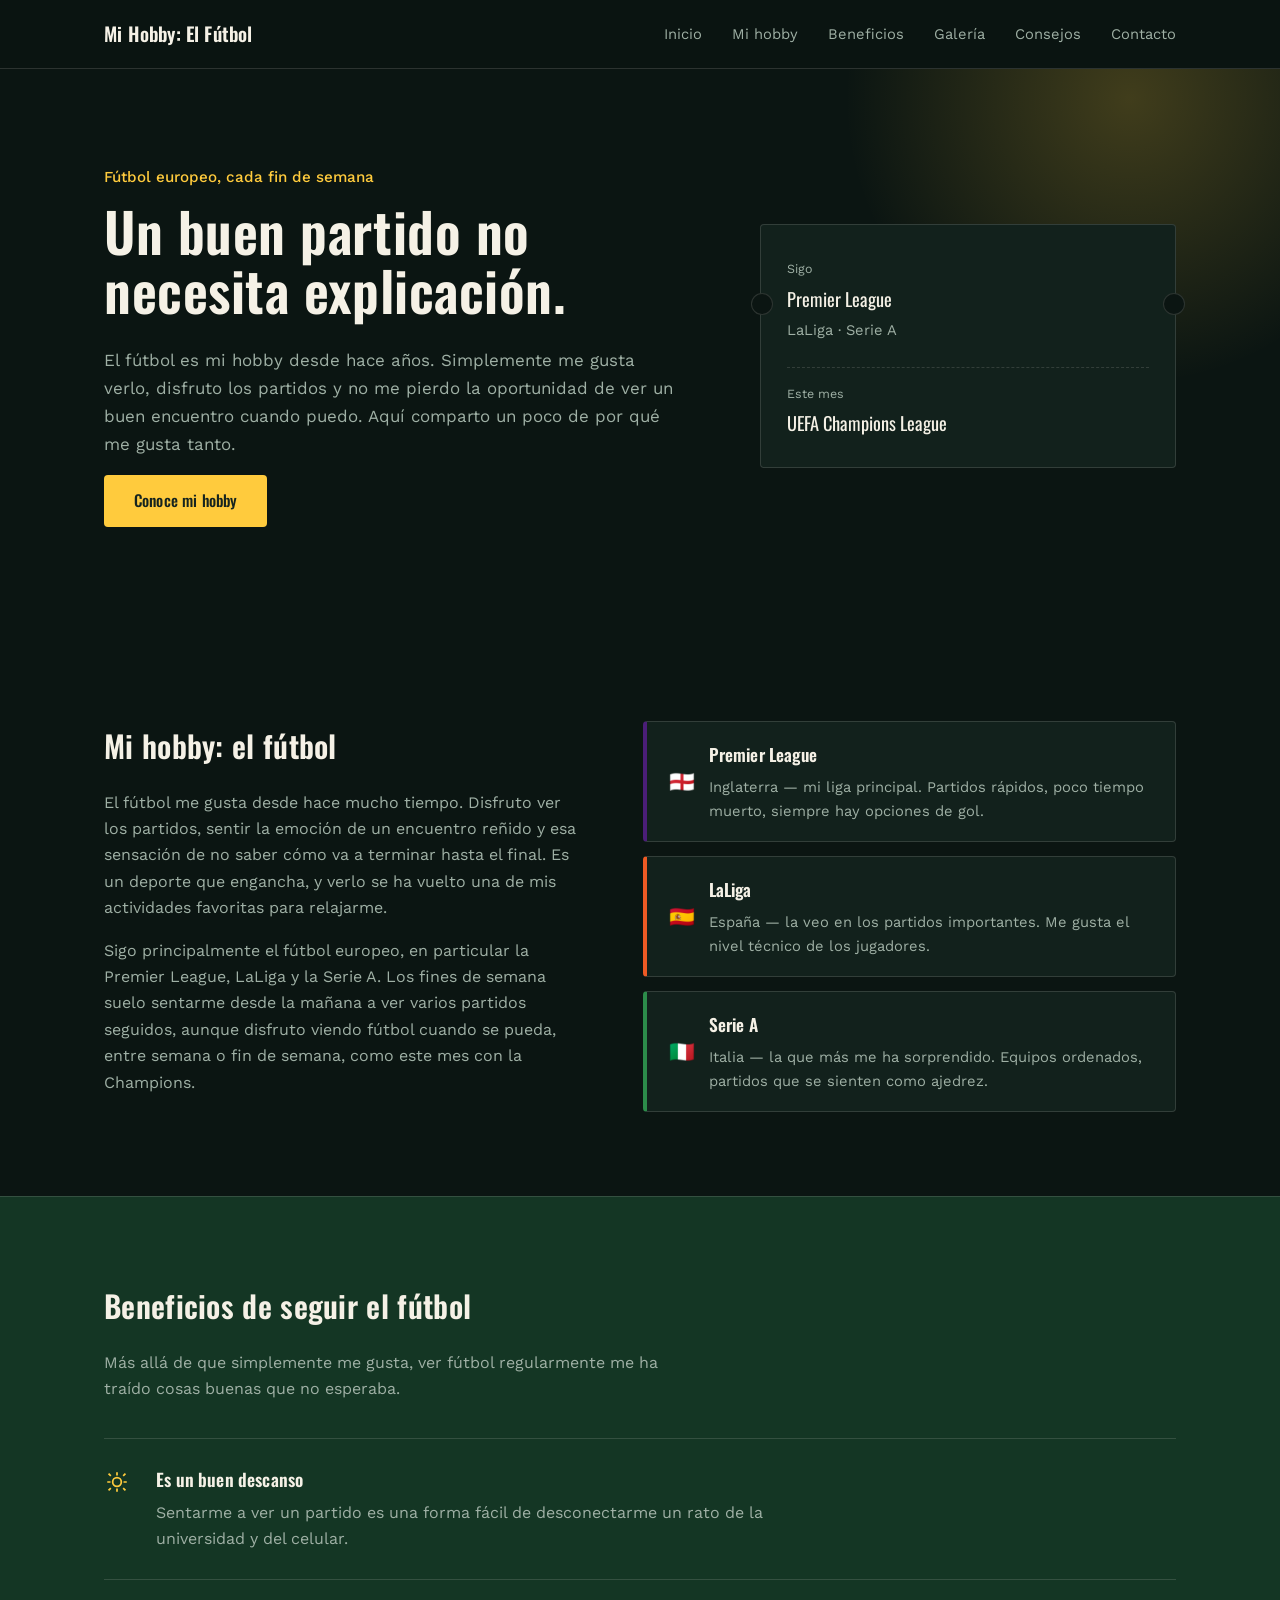
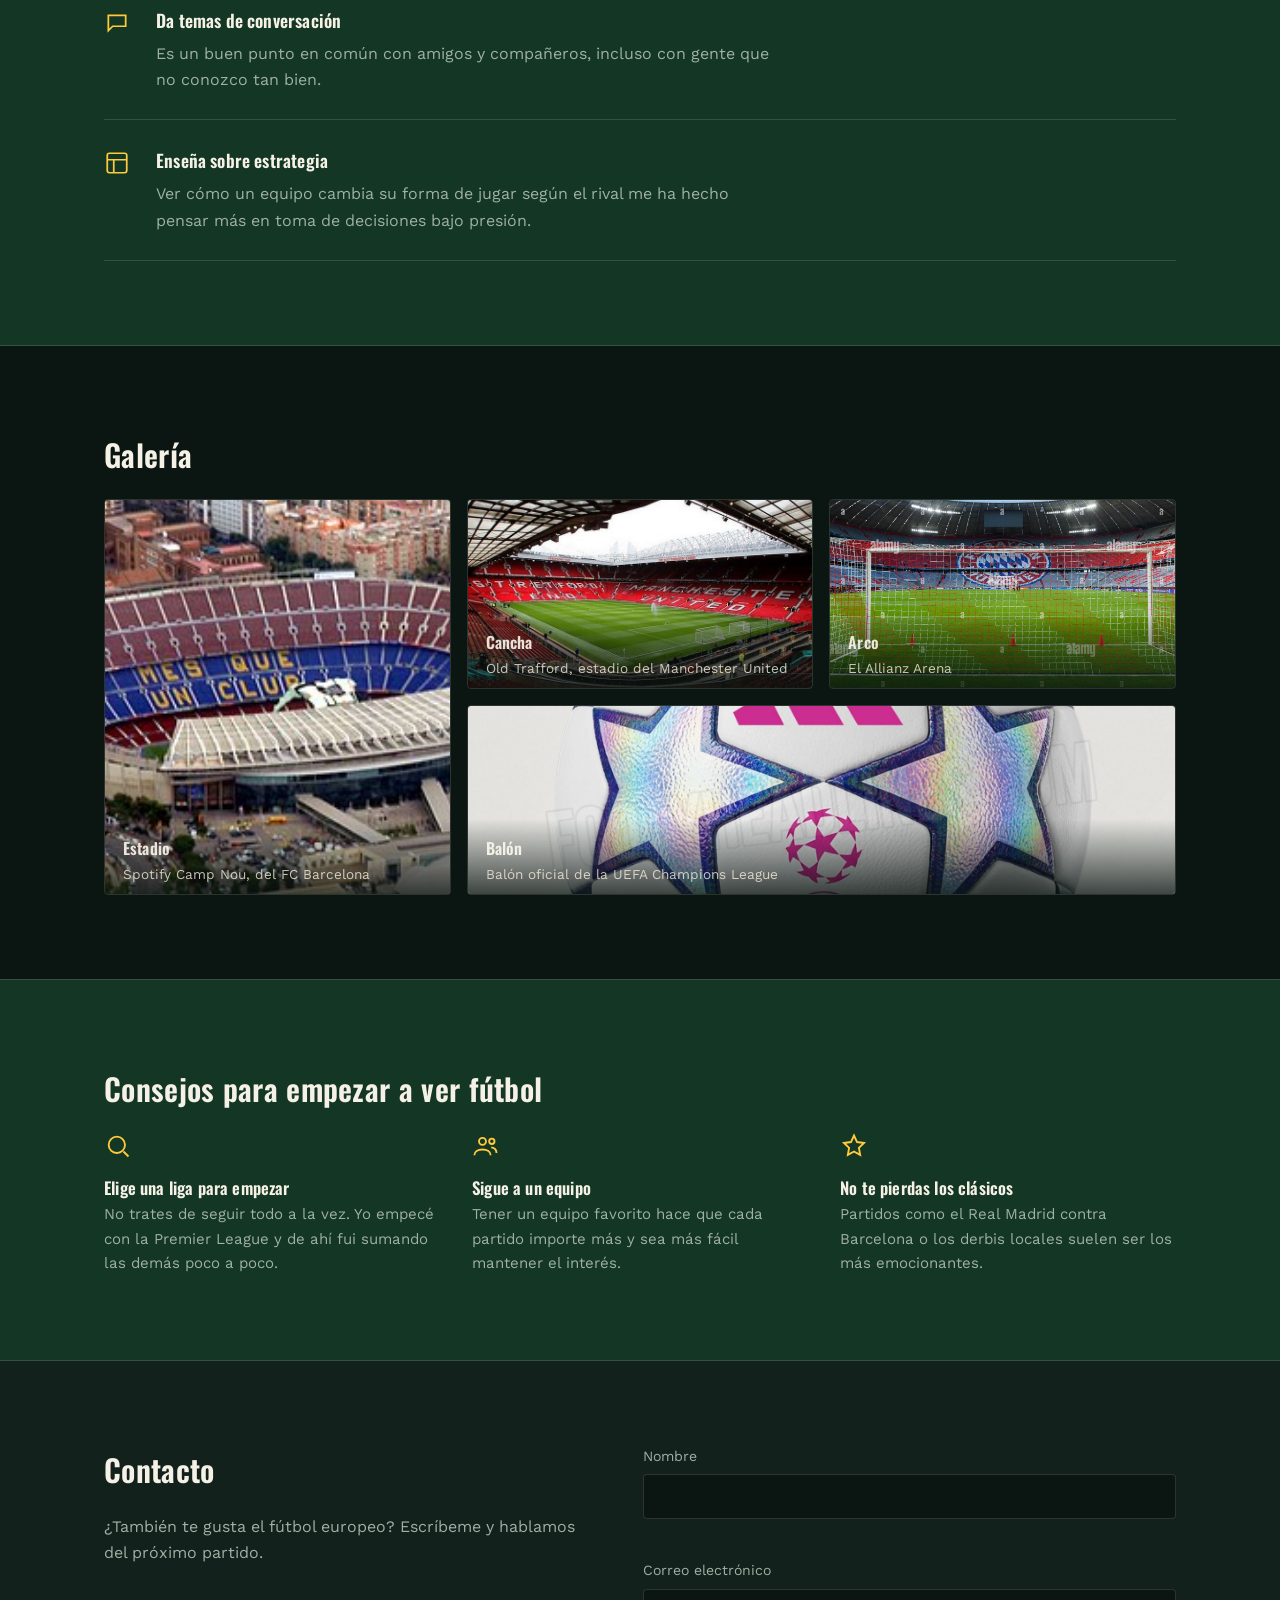
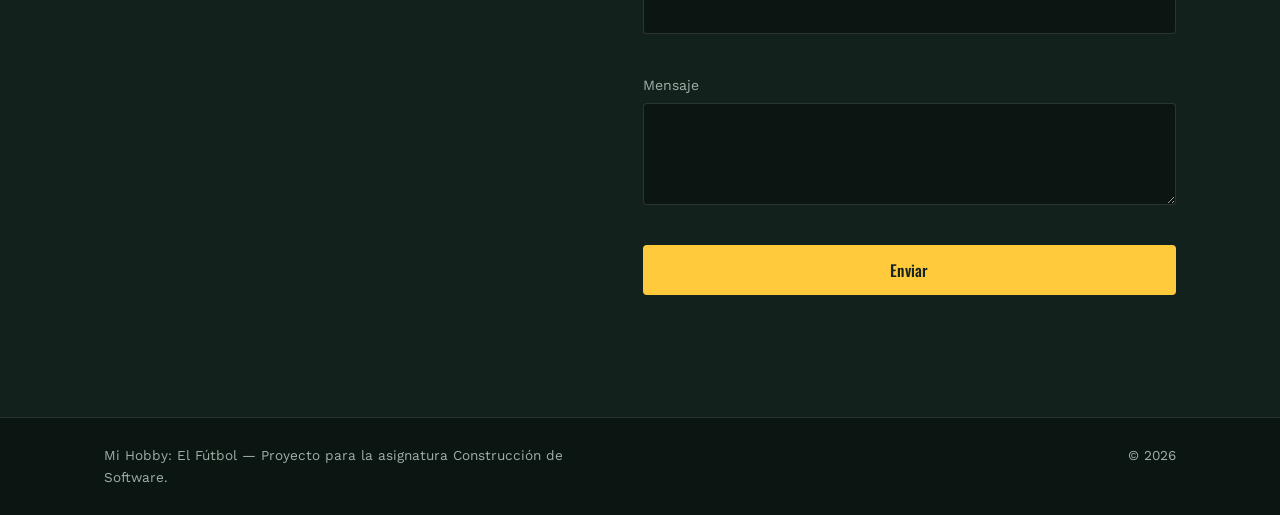
==== index (1).html @ 3d154620 "Add files via upload" ====
<!DOCTYPE html>
<html lang="es">
<head>
<meta charset="UTF-8">
<meta name="viewport" content="width=device-width, initial-scale=1.0">
<title>Mi Hobby: El Fútbol</title>
<meta name="description" content="Una página sobre mi pasión por el fútbol: información sobre el hobby, beneficios, galería, consejos y contacto.">
<link rel="preconnect" href="https://fonts.googleapis.com">
<link rel="preconnect" href="https://fonts.gstatic.com" crossorigin>
<link href="https://fonts.googleapis.com/css2?family=Oswald:wght@400;500;600;700&family=Work+Sans:wght@400;500;600&display=swap" rel="stylesheet">
<link rel="stylesheet" href="styles.css">
</head>
<body>

<header class="header">
  <div class="container header__inner">
    <a href="#inicio" class="logo">Mi Hobby: El Fútbol</a>
    <nav>
      <button class="nav-toggle" id="navToggle" aria-label="Abrir menú" aria-expanded="false">
        <span></span><span></span><span></span>
      </button>
      <ul class="nav-links" id="navLinks">
        <li><a href="#inicio">Inicio</a></li>
        <li><a href="#hobby">Mi hobby</a></li>
        <li><a href="#beneficios">Beneficios</a></li>
        <li><a href="#galeria">Galería</a></li>
        <li><a href="#consejos">Consejos</a></li>
        <li><a href="#contacto">Contacto</a></li>
      </ul>
    </nav>
  </div>
</header>

<main>

  <!-- 1. PÁGINA PRINCIPAL -->
  <section id="inicio" class="hero">
    <div class="hero__glow" aria-hidden="true"></div>
    <div class="container hero__inner">
      <div class="hero__content">
        <p class="hero__eyebrow">Fútbol europeo, cada fin de semana</p>
        <h1 class="hero__title">Un buen partido no<br>necesita explicación.</h1>
        <p class="hero__lead">El fútbol es mi hobby desde hace años. Simplemente me gusta verlo, disfruto los partidos y no me pierdo la oportunidad de ver un buen encuentro cuando puedo. Aquí comparto un poco de por qué me gusta tanto.</p>
        <a href="#hobby" class="btn">Conoce mi hobby</a>
      </div>
      <div class="hero__ticket" aria-hidden="true">
        <div class="ticket">
          <span class="ticket__label">Sigo</span>
          <span class="ticket__value">Premier League</span>
          <span class="ticket__value ticket__value--muted">LaLiga · Serie A</span>
          <div class="ticket__divider"></div>
          <span class="ticket__label">Este mes</span>
          <span class="ticket__value">UEFA Champions League</span>
        </div>
      </div>
    </div>
  </section>

  <!-- 2. INFORMACIÓN SOBRE EL HOBBY -->
  <section id="hobby" class="section">
    <div class="container section__grid">
      <div class="section__intro">
        <h2 class="section-title">Mi hobby: el fútbol</h2>
        <p>El fútbol me gusta desde hace mucho tiempo. Disfruto ver los partidos, sentir la emoción de un encuentro reñido y esa sensación de no saber cómo va a terminar hasta el final. Es un deporte que engancha, y verlo se ha vuelto una de mis actividades favoritas para relajarme.</p>
        <p>Sigo principalmente el fútbol europeo, en particular la Premier League, LaLiga y la Serie A. Los fines de semana suelo sentarme desde la mañana a ver varios partidos seguidos, aunque disfruto viendo fútbol cuando se pueda, entre semana o fin de semana, como este mes con la Champions.</p>
      </div>
      <div class="leagues">
        <article class="league-chip league-chip--pl">
          <span class="league-chip__flag">🏴󠁧󠁢󠁥󠁮󠁧󠁿</span>
          <h3>Premier League</h3>
          <p>Inglaterra — mi liga principal. Partidos rápidos, poco tiempo muerto, siempre hay opciones de gol.</p>
        </article>
        <article class="league-chip league-chip--laliga">
          <span class="league-chip__flag">🇪🇸</span>
          <h3>LaLiga</h3>
          <p>España — la veo en los partidos importantes. Me gusta el nivel técnico de los jugadores.</p>
        </article>
        <article class="league-chip league-chip--seriea">
          <span class="league-chip__flag">🇮🇹</span>
          <h3>Serie A</h3>
          <p>Italia — la que más me ha sorprendido. Equipos ordenados, partidos que se sienten como ajedrez.</p>
        </article>
      </div>
    </div>
  </section>

  <!-- 3. BENEFICIOS -->
  <section id="beneficios" class="section section--turf">
    <div class="container">
      <h2 class="section-title">Beneficios de seguir el fútbol</h2>
      <p class="section-lead">Más allá de que simplemente me gusta, ver fútbol regularmente me ha traído cosas buenas que no esperaba.</p>
      <div class="benefit-list">
        <div class="benefit-row">
          <svg viewBox="0 0 24 24" fill="none" stroke="currentColor" stroke-width="1.6"><path d="M12 3v3M12 18v3M4.2 4.2l2.1 2.1M17.7 17.7l2.1 2.1M3 12h3M18 12h3M4.2 19.8l2.1-2.1M17.7 6.3l2.1-2.1"/><circle cx="12" cy="12" r="4"/></svg>
          <div>
            <h3>Es un buen descanso</h3>
            <p>Sentarme a ver un partido es una forma fácil de desconectarme un rato de la universidad y del celular.</p>
          </div>
        </div>
        <div class="benefit-row">
          <svg viewBox="0 0 24 24" fill="none" stroke="currentColor" stroke-width="1.6"><path d="M4 5h16v10H8l-4 4V5z"/></svg>
          <div>
            <h3>Da temas de conversación</h3>
            <p>Es un buen punto en común con amigos y compañeros, incluso con gente que no conozco tan bien.</p>
          </div>
        </div>
        <div class="benefit-row">
          <svg viewBox="0 0 24 24" fill="none" stroke="currentColor" stroke-width="1.6"><rect x="3" y="3" width="18" height="18" rx="2"/><path d="M3 9h18M9 21V9"/></svg>
          <div>
            <h3>Enseña sobre estrategia</h3>
            <p>Ver cómo un equipo cambia su forma de jugar según el rival me ha hecho pensar más en toma de decisiones bajo presión.</p>
          </div>
        </div>
      </div>
    </div>
  </section>

  <!-- 4. GALERÍA DE IMÁGENES -->
  <section id="galeria" class="section">
    <div class="container">
      <h2 class="section-title">Galería</h2>
      <div class="mosaic">
        <figure class="mosaic__item mosaic__item--tall">
          <img src="images/Estadio.jpg" alt="Estadio de fútbol">
          <figcaption><h3>Estadio</h3><p>Spotify Camp Nou, del FC Barcelona</p></figcaption>
        </figure>
        <figure class="mosaic__item">
          <img src="images/Cancha.jpg" alt="Cancha de fútbol">
          <figcaption><h3>Cancha</h3><p>Old Trafford, estadio del Manchester United</p></figcaption>
        </figure>
        <figure class="mosaic__item">
          <img src="images/Arco.jpg" alt="Arco de fútbol">
          <figcaption><h3>Arco</h3><p>El Allianz Arena</p></figcaption>
        </figure>
        <figure class="mosaic__item mosaic__item--wide">
          <img src="images/Balon.jpg" alt="Balón de fútbol">
          <figcaption><h3>Balón</h3><p>Balón oficial de la UEFA Champions League</p></figcaption>
        </figure>
      </div>
    </div>
  </section>

  <!-- 5. CONSEJOS -->
  <section id="consejos" class="section section--turf">
    <div class="container">
      <h2 class="section-title">Consejos para empezar a ver fútbol</h2>
      <div class="tips">
        <div class="tip">
          <svg viewBox="0 0 24 24" fill="none" stroke="currentColor" stroke-width="1.6"><circle cx="11" cy="11" r="7"/><path d="M21 21l-4.3-4.3"/></svg>
          <div>
            <h3>Elige una liga para empezar</h3>
            <p>No trates de seguir todo a la vez. Yo empecé con la Premier League y de ahí fui sumando las demás poco a poco.</p>
          </div>
        </div>
        <div class="tip">
          <svg viewBox="0 0 24 24" fill="none" stroke="currentColor" stroke-width="1.6"><circle cx="9" cy="8" r="3"/><path d="M2 20c0-3 3-5 7-5s7 2 7 5"/><circle cx="17" cy="8" r="2.3"/><path d="M16.5 13.2c2.6.4 4.5 2.1 4.5 4.8"/></svg>
          <div>
            <h3>Sigue a un equipo</h3>
            <p>Tener un equipo favorito hace que cada partido importe más y sea más fácil mantener el interés.</p>
          </div>
        </div>
        <div class="tip">
          <svg viewBox="0 0 24 24" fill="none" stroke="currentColor" stroke-width="1.6"><path d="M12 3l2.6 5.6 6 .8-4.4 4.2 1.1 6-5.3-2.9-5.3 2.9 1.1-6L3.4 9.4l6-.8L12 3z"/></svg>
          <div>
            <h3>No te pierdas los clásicos</h3>
            <p>Partidos como el Real Madrid contra Barcelona o los derbis locales suelen ser los más emocionantes.</p>
          </div>
        </div>
      </div>
    </div>
  </section>

  <!-- 6. FORMULARIO DE CONTACTO -->
  <section id="contacto" class="section section--contact">
    <div class="container section__grid section__grid--contact">
      <div class="section__intro">
        <h2 class="section-title">Contacto</h2>
        <p>¿También te gusta el fútbol europeo? Escríbeme y hablamos del próximo partido.</p>
      </div>
      <form id="contactForm" class="form" novalidate>
        <div class="form-group">
          <label for="nombre">Nombre</label>
          <input type="text" id="nombre" name="nombre" required minlength="2">
          <span class="error" id="error-nombre"></span>
        </div>
        <div class="form-group">
          <label for="correo">Correo electrónico</label>
          <input type="email" id="correo" name="correo" required>
          <span class="error" id="error-correo"></span>
        </div>
        <div class="form-group">
          <label for="mensaje">Mensaje</label>
          <textarea id="mensaje" name="mensaje" rows="4" required minlength="10"></textarea>
          <span class="error" id="error-mensaje"></span>
        </div>
        <button type="submit" class="btn">Enviar</button>
        <p class="form-status" id="formStatus"></p>
      </form>
    </div>
  </section>

</main>

<!-- 7. PIE DE PÁGINA -->
<footer class="footer">
  <div class="container footer__inner">
    <p>Mi Hobby: El Fútbol — Proyecto para la asignatura Construcción de Software.</p>
    <p>© <span id="year"></span></p>
  </div>
</footer>

<script src="script.js"></script>
</body>
</html>
---- styles.css ----
/* Mi Hobby: El Fútbol — estilos
   Identidad: noche de estadio, reflectores, césped y boleta de entrada. */

:root {
  --night: #0b1512;
  --panel: #12211c;
  --turf: #1a4530;
  --turf-deep: #143624;
  --chalk: #f5f1e6;
  --chalk-dim: #d8d2c2;
  --floodlight: #ffcb3d;
  --muted: #9fb0a5;
  --ink: #16241f;
  --line: rgba(245, 241, 230, 0.14);
  --radio: 4px;
  --transicion: 0.25s ease;
}

* {
  box-sizing: border-box;
}

html {
  scroll-behavior: smooth;
}

body {
  margin: 0;
  font-family: "Work Sans", "Segoe UI", Arial, sans-serif;
  color: var(--chalk);
  background-color: var(--night);
  line-height: 1.65;
}

h1, h2, h3 {
  font-family: "Oswald", "Segoe UI", Arial, sans-serif;
  font-weight: 600;
  letter-spacing: 0.01em;
  margin: 0;
}

p {
  margin: 0 0 1em;
  max-width: 62ch;
}

a {
  color: inherit;
}

.container {
  max-width: 1120px;
  margin: 0 auto;
  padding: 0 24px;
}

@media (prefers-reduced-motion: reduce) {
  html { scroll-behavior: auto; }
  * { animation-duration: 0.01ms !important; transition-duration: 0.01ms !important; }
}

/* ---------------- Header ---------------- */
.header {
  position: sticky;
  top: 0;
  z-index: 50;
  background: rgba(11, 21, 18, 0.92);
  backdrop-filter: blur(6px);
  border-bottom: 1px solid var(--line);
}

.header__inner {
  display: flex;
  align-items: center;
  justify-content: space-between;
  padding: 18px 24px;
}

.logo {
  font-family: "Oswald", sans-serif;
  font-size: 1.2rem;
  font-weight: 600;
  text-decoration: none;
  color: var(--chalk);
  letter-spacing: 0.01em;
}

.nav-links {
  list-style: none;
  display: flex;
  gap: 30px;
  margin: 0;
  padding: 0;
}

.nav-links a {
  text-decoration: none;
  font-size: 0.92rem;
  color: var(--muted);
  position: relative;
  padding-bottom: 4px;
  transition: color var(--transicion);
}

.nav-links a::after {
  content: "";
  position: absolute;
  left: 0;
  bottom: 0;
  height: 2px;
  width: 0;
  background: var(--floodlight);
  transition: width var(--transicion);
}

.nav-links a:hover {
  color: var(--chalk);
}

.nav-links a:hover::after {
  width: 100%;
}

.nav-toggle {
  display: none;
  flex-direction: column;
  justify-content: center;
  gap: 5px;
  background: none;
  border: none;
  cursor: pointer;
  padding: 6px;
}

.nav-toggle span {
  width: 22px;
  height: 2px;
  background: var(--chalk);
  display: block;
}

/* ---------------- Hero ---------------- */
.hero {
  position: relative;
  overflow: hidden;
  padding: 96px 0 110px;
}

.hero__glow {
  position: absolute;
  top: -280px;
  right: -160px;
  width: 620px;
  height: 620px;
  border-radius: 50%;
  background: radial-gradient(circle, rgba(255, 203, 61, 0.22), rgba(255, 203, 61, 0) 65%);
  pointer-events: none;
}

.hero__inner {
  position: relative;
  display: grid;
  grid-template-columns: 1.3fr 0.9fr;
  gap: 56px;
  align-items: center;
}

.hero__eyebrow {
  color: var(--floodlight);
  font-size: 0.95rem;
  font-weight: 500;
  margin-bottom: 0.8em;
}

.hero__title {
  font-size: clamp(2.3rem, 4.6vw, 3.4rem);
  line-height: 1.08;
  margin-bottom: 0.5em;
}

.hero__lead {
  color: var(--muted);
  font-size: 1.06rem;
  max-width: 52ch;
}

/* Boleta de entrada */
.ticket {
  background: var(--panel);
  border: 1px solid var(--line);
  border-radius: var(--radio);
  padding: 28px 26px;
  display: flex;
  flex-direction: column;
  gap: 4px;
  position: relative;
}

.ticket::before,
.ticket::after {
  content: "";
  position: absolute;
  left: -10px;
  width: 20px;
  height: 20px;
  border-radius: 50%;
  background: var(--night);
  border: 1px solid var(--line);
}

.ticket::before { top: 68px; }
.ticket::after { top: 68px; left: auto; right: -10px; }

.ticket__label {
  color: var(--muted);
  font-size: 0.78rem;
  text-transform: none;
  margin-top: 6px;
}

.ticket__value {
  font-family: "Oswald", sans-serif;
  font-size: 1.15rem;
  color: var(--chalk);
}

.ticket__value--muted {
  font-family: "Work Sans", sans-serif;
  font-size: 0.92rem;
  color: var(--muted);
  margin-bottom: 4px;
}

.ticket__divider {
  border-top: 1px dashed var(--line);
  margin: 16px 0 6px;
}

/* ---------------- Botón ---------------- */
.btn {
  display: inline-block;
  background: var(--floodlight);
  color: var(--ink);
  padding: 13px 30px;
  border: none;
  border-radius: var(--radio);
  font-family: "Oswald", sans-serif;
  font-size: 0.98rem;
  font-weight: 500;
  letter-spacing: 0.01em;
  text-decoration: none;
  cursor: pointer;
  transition: transform var(--transicion), box-shadow var(--transicion);
}

.btn:hover {
  transform: translateY(-2px);
  box-shadow: 0 10px 24px rgba(255, 203, 61, 0.25);
}

/* ---------------- Secciones ---------------- */
.section {
  padding: 84px 0;
}

.section--turf {
  background: var(--turf-deep);
  border-top: 1px solid var(--line);
  border-bottom: 1px solid var(--line);
}

.section--contact {
  background: var(--panel);
}

.section-title {
  font-size: clamp(1.5rem, 2.6vw, 1.9rem);
  margin-bottom: 0.6em;
}

.section-lead {
  color: var(--muted);
  max-width: 60ch;
  margin-bottom: 2.2em;
}

.section__grid {
  display: grid;
  grid-template-columns: 0.95fr 1.05fr;
  gap: 56px;
  align-items: start;
}

.section__intro p {
  color: var(--muted);
}

/* ---------------- Fichas de ligas ---------------- */
.leagues {
  display: flex;
  flex-direction: column;
  gap: 14px;
}

.league-chip {
  background: var(--panel);
  border: 1px solid var(--line);
  border-left: 4px solid var(--floodlight);
  border-radius: var(--radio);
  padding: 18px 22px;
  display: grid;
  grid-template-columns: auto 1fr;
  column-gap: 14px;
  row-gap: 2px;
  align-items: baseline;
  transition: border-color var(--transicion), transform var(--transicion);
}

.league-chip:hover {
  transform: translateX(4px);
}

.league-chip__flag {
  font-size: 1.3rem;
  grid-row: 1 / 3;
  align-self: center;
}

.league-chip h3 {
  font-size: 1.08rem;
}

.league-chip p {
  grid-column: 2;
  color: var(--muted);
  font-size: 0.92rem;
  margin: 4px 0 0;
}

.league-chip--pl { border-left-color: #4b1e78; }
.league-chip--laliga { border-left-color: #ee5a24; }
.league-chip--seriea { border-left-color: #2c8c4a; }

/* ---------------- Beneficios (lista editorial) ---------------- */
.benefit-list {
  display: flex;
  flex-direction: column;
}

.benefit-row {
  display: grid;
  grid-template-columns: 32px 1fr;
  gap: 20px;
  padding: 26px 0;
  border-top: 1px solid var(--line);
  align-items: start;
}

.benefit-row:last-child {
  border-bottom: 1px solid var(--line);
}

.benefit-row svg {
  width: 26px;
  height: 26px;
  color: var(--floodlight);
  margin-top: 4px;
}

.benefit-row h3 {
  font-size: 1.1rem;
  margin-bottom: 6px;
}

.benefit-row p {
  color: var(--muted);
  margin: 0;
}

/* ---------------- Galería mosaico ---------------- */
.mosaic {
  display: grid;
  grid-template-columns: repeat(3, 1fr);
  grid-auto-rows: 190px;
  gap: 16px;
  margin-top: 8px;
}

.mosaic__item--tall {
  grid-row: span 2;
}

.mosaic__item--wide {
  grid-column: span 2;
}

.mosaic__item {
  position: relative;
  margin: 0;
  border-radius: var(--radio);
  overflow: hidden;
  border: 1px solid var(--line);
}

.mosaic__item img {
  width: 100%;
  height: 100%;
  object-fit: cover;
  display: block;
  transition: transform 0.5s ease;
}

.mosaic__item:hover img {
  transform: scale(1.06);
}

.mosaic__item figcaption {
  position: absolute;
  left: 0;
  right: 0;
  bottom: 0;
  padding: 16px 18px;
  background: linear-gradient(to top, rgba(11, 21, 18, 0.92), rgba(11, 21, 18, 0));
  transform: translateY(8px);
  opacity: 0.92;
  transition: transform var(--transicion), opacity var(--transicion);
}

.mosaic__item:hover figcaption {
  transform: translateY(0);
  opacity: 1;
}

.mosaic__item h3 {
  font-size: 1rem;
  margin-bottom: 2px;
}

.mosaic__item p {
  font-size: 0.85rem;
  color: var(--chalk-dim);
  margin: 0;
}

/* ---------------- Consejos ---------------- */
.tips {
  display: grid;
  grid-template-columns: repeat(3, 1fr);
  gap: 32px;
  margin-top: 8px;
}

.tip {
  display: flex;
  flex-direction: column;
  gap: 14px;
}

.tip svg {
  width: 28px;
  height: 28px;
  color: var(--floodlight);
}

.tip h3 {
  font-size: 1.05rem;
}

.tip p {
  color: var(--muted);
  font-size: 0.94rem;
  margin: 0;
}

/* ---------------- Formulario ---------------- */
.section__grid--contact {
  align-items: start;
}

.form {
  display: flex;
  flex-direction: column;
  gap: 18px;
}

.form-group {
  display: flex;
  flex-direction: column;
}

.form-group label {
  margin-bottom: 6px;
  font-size: 0.88rem;
  color: var(--muted);
}

.form-group input,
.form-group textarea {
  background: var(--night);
  border: 1px solid var(--line);
  border-radius: var(--radio);
  padding: 12px 14px;
  color: var(--chalk);
  font-family: inherit;
  font-size: 1rem;
  transition: border-color var(--transicion);
}

.form-group input:focus,
.form-group textarea:focus {
  outline: none;
  border-color: var(--floodlight);
}

.error {
  color: #e07a5f;
  font-size: 0.82rem;
  min-height: 18px;
  margin-top: 4px;
}

.form-status {
  margin-top: 4px;
  font-weight: 500;
  color: var(--muted);
}

.form-status.success {
  color: var(--floodlight);
}

/* ---------------- Footer ---------------- */
.footer {
  border-top: 1px solid var(--line);
  padding: 26px 0;
}

.footer__inner {
  display: flex;
  justify-content: space-between;
  flex-wrap: wrap;
  gap: 8px;
  font-size: 0.85rem;
  color: var(--muted);
}

.footer p {
  margin: 0;
}

/* ---------------- Responsive ---------------- */
@media (max-width: 900px) {
  .hero__inner,
  .section__grid {
    grid-template-columns: 1fr;
  }

  .hero__ticket {
    order: -1;
    max-width: 380px;
  }

  .mosaic {
    grid-template-columns: repeat(2, 1fr);
  }

  .tips {
    grid-template-columns: 1fr;
  }
}

@media (max-width: 640px) {
  .nav-toggle {
    display: flex;
  }

  .nav-links {
    position: absolute;
    top: 100%;
    left: 0;
    right: 0;
    flex-direction: column;
    background: var(--panel);
    border-bottom: 1px solid var(--line);
    padding: 18px 24px;
    gap: 16px;
    display: none;
  }

  .nav-links.show {
    display: flex;
  }

  .hero {
    padding: 64px 0 72px;
  }

  .section {
    padding: 60px 0;
  }

  .mosaic {
    grid-template-columns: 1fr;
    grid-auto-rows: 220px;
  }

  .mosaic__item--tall,
  .mosaic__item--wide {
    grid-column: span 1;
    grid-row: span 1;
  }
}
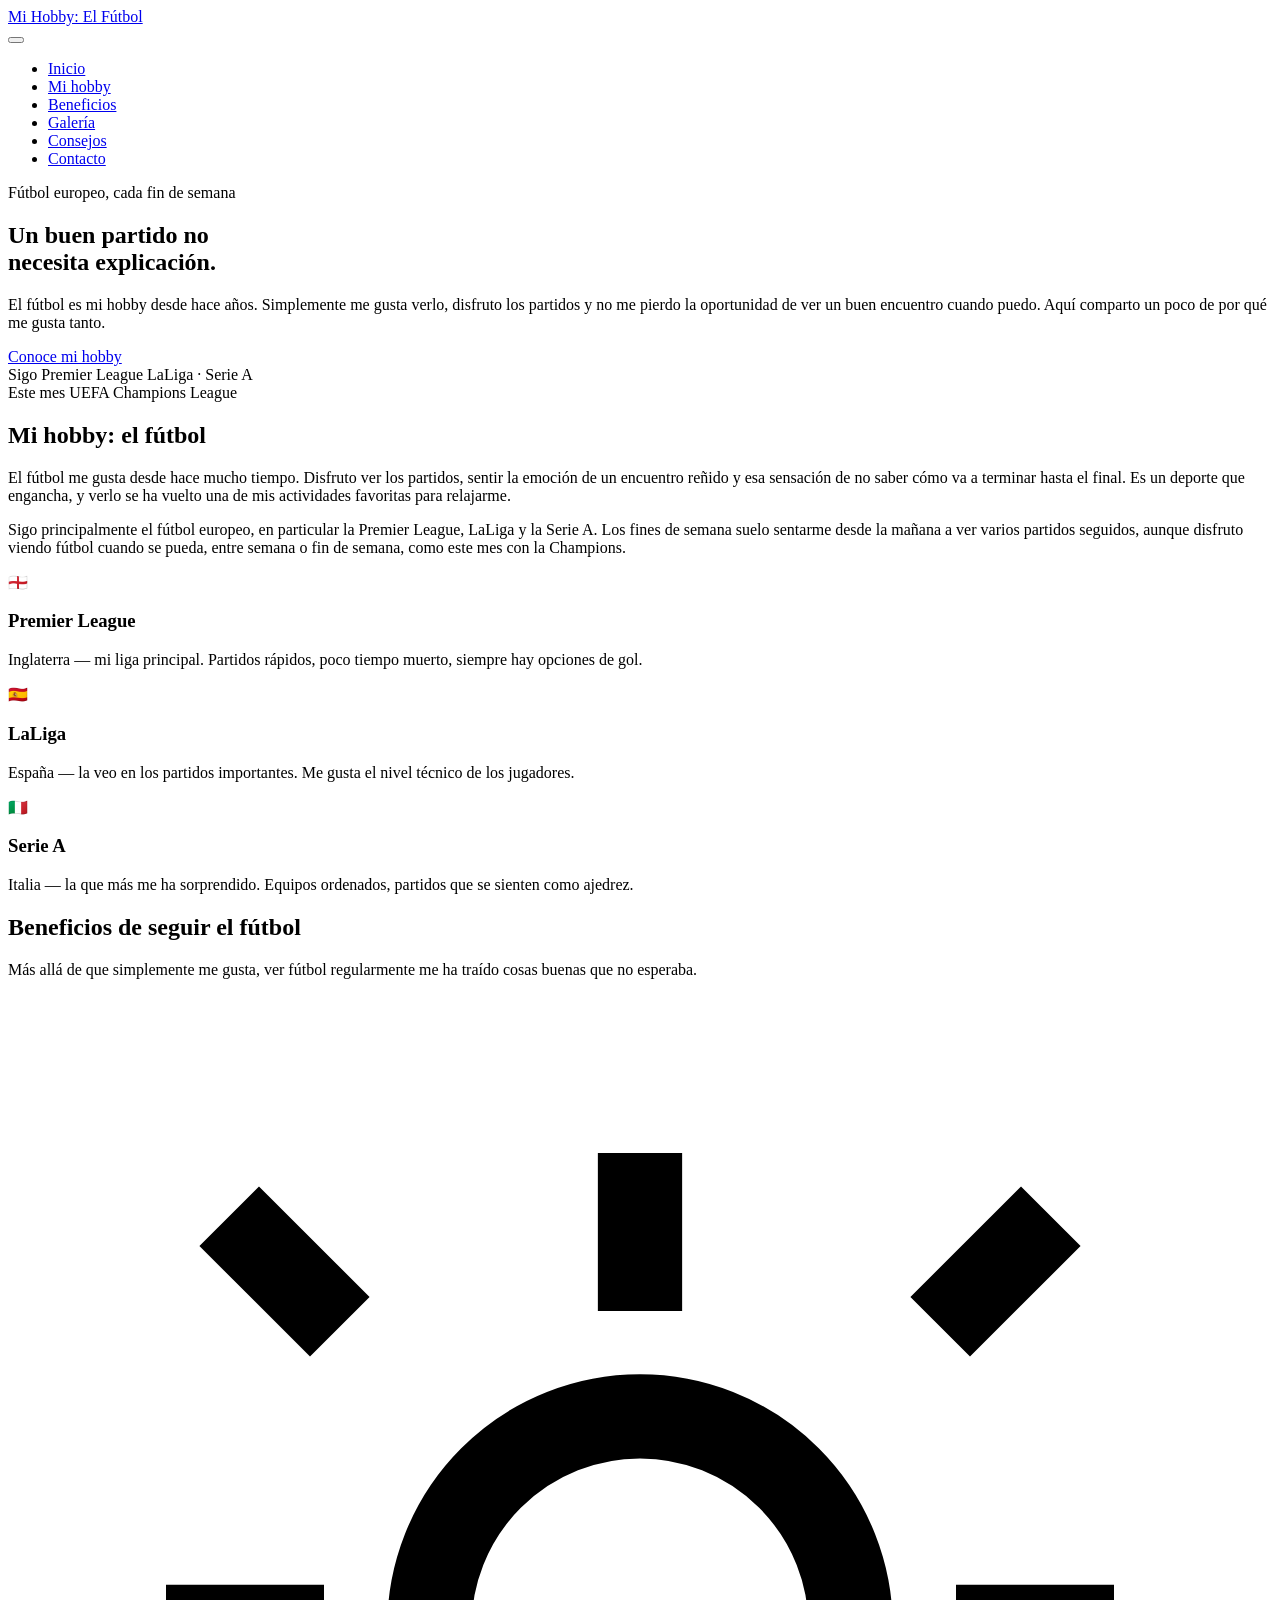
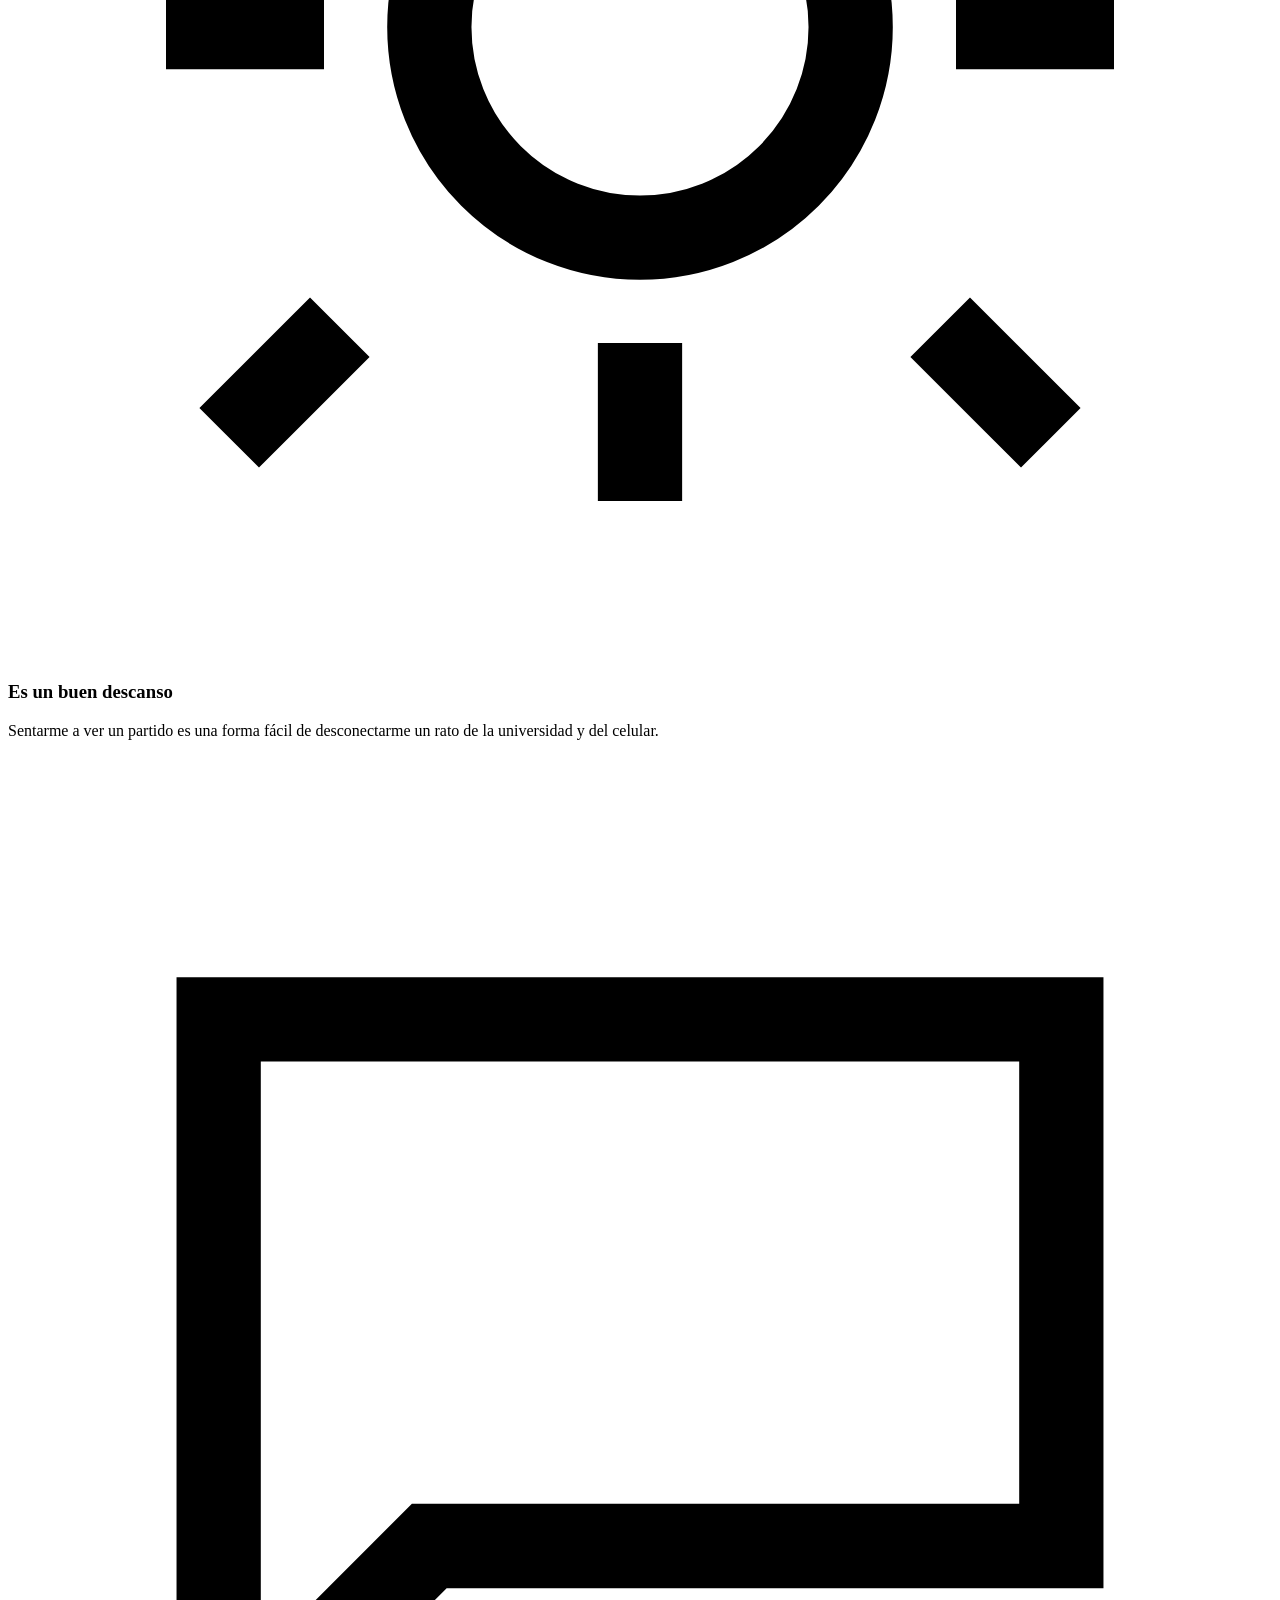
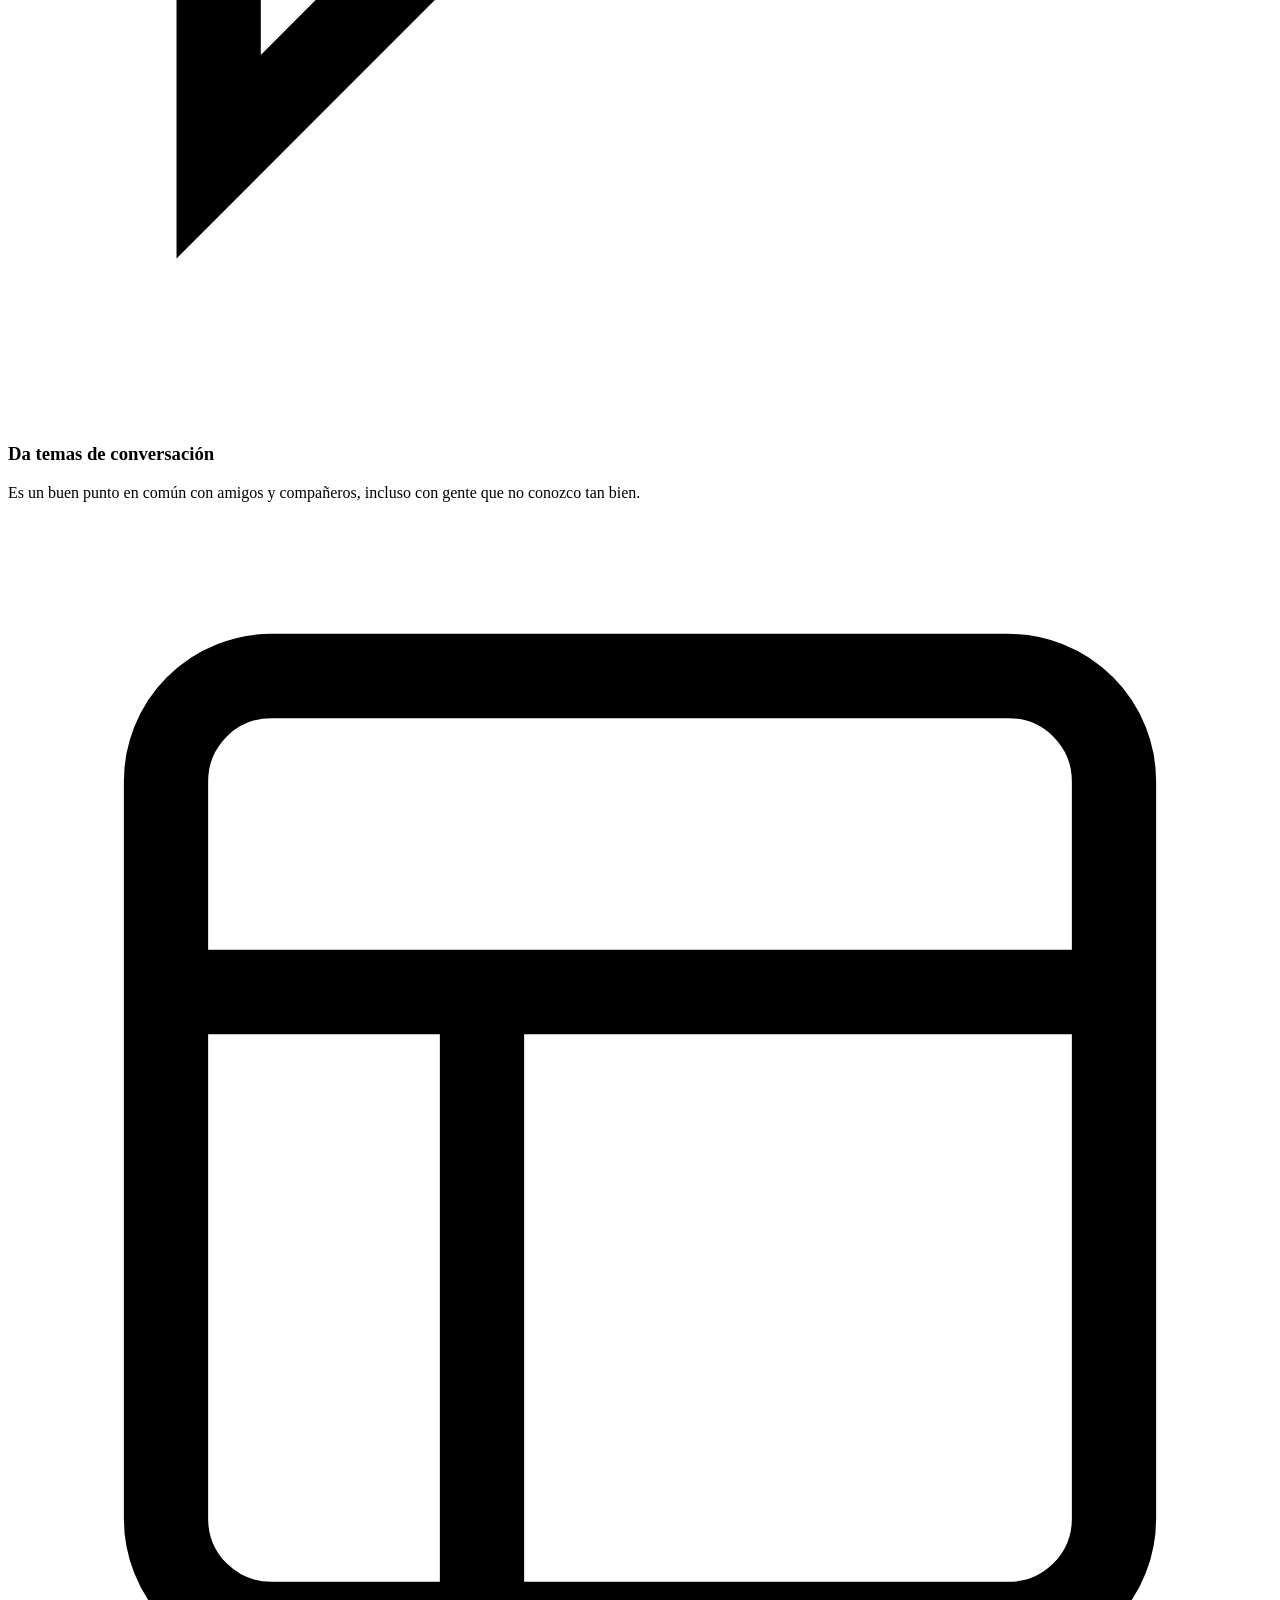
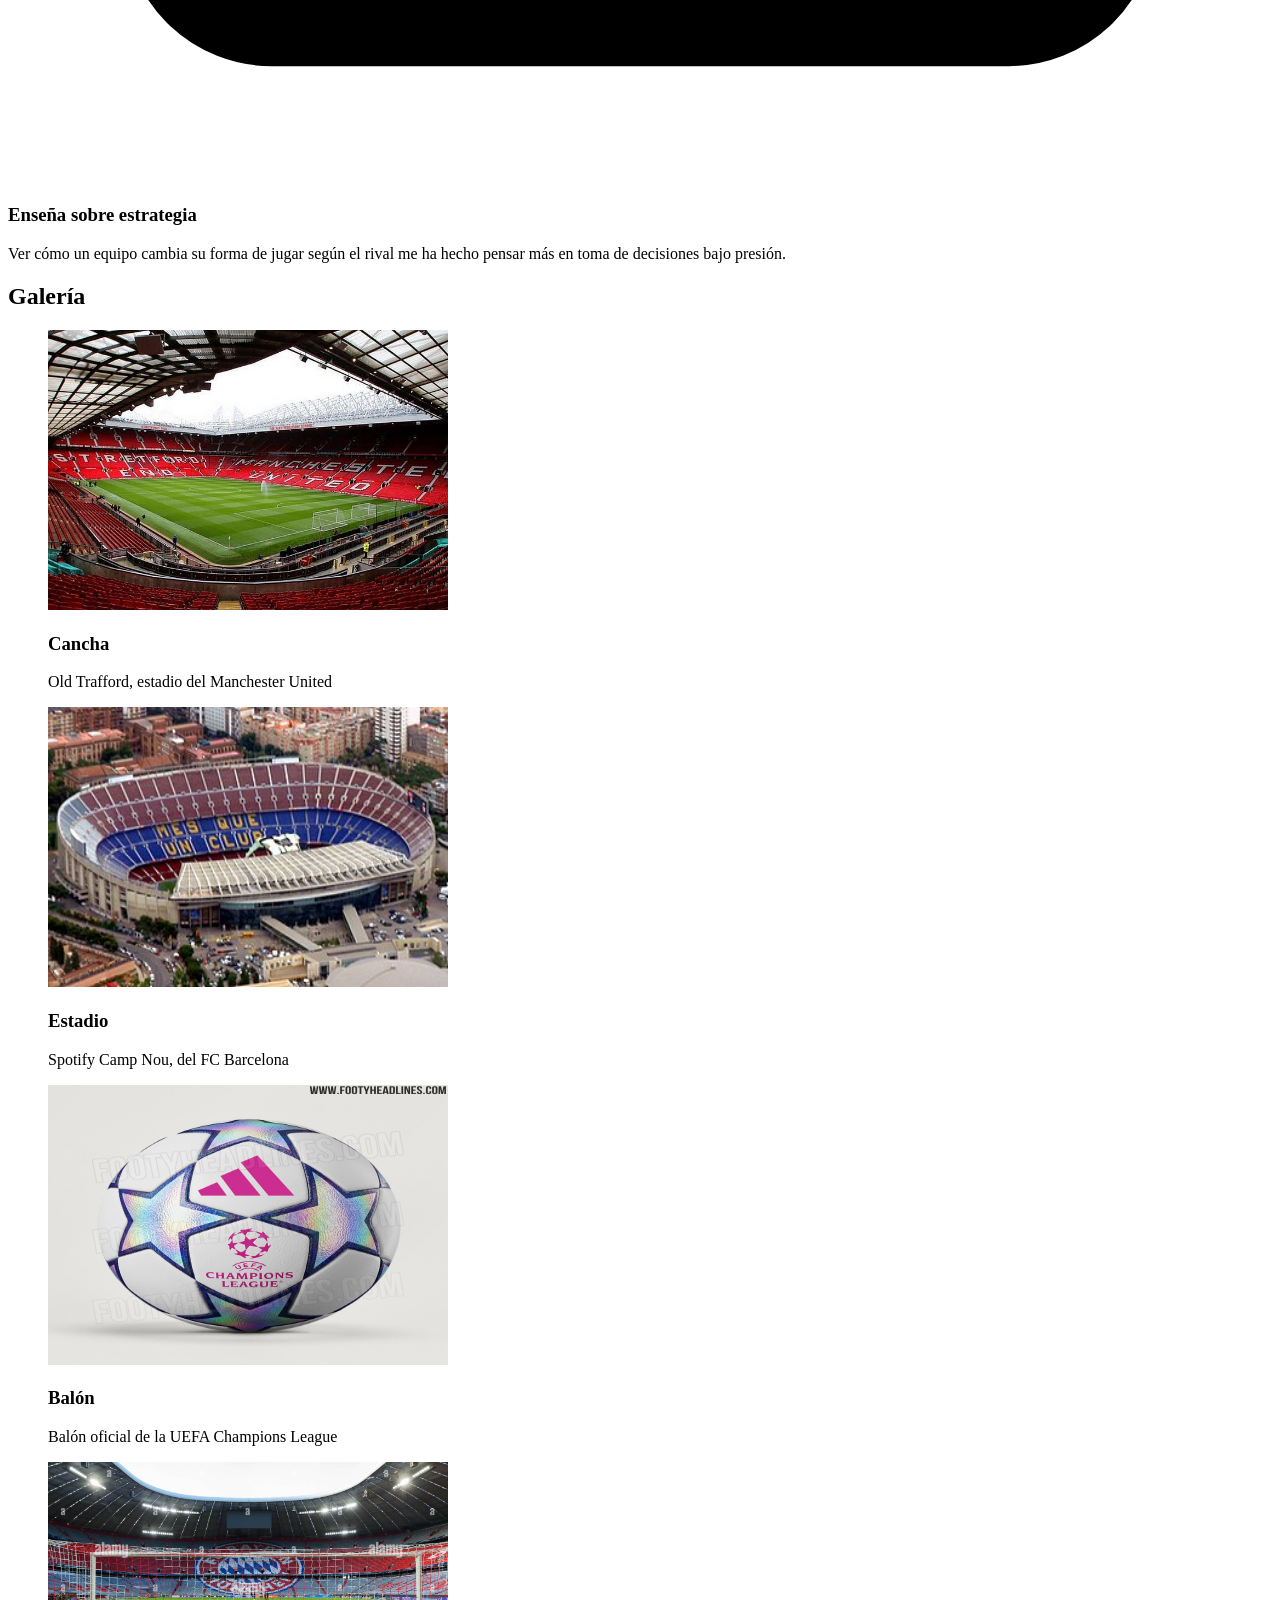
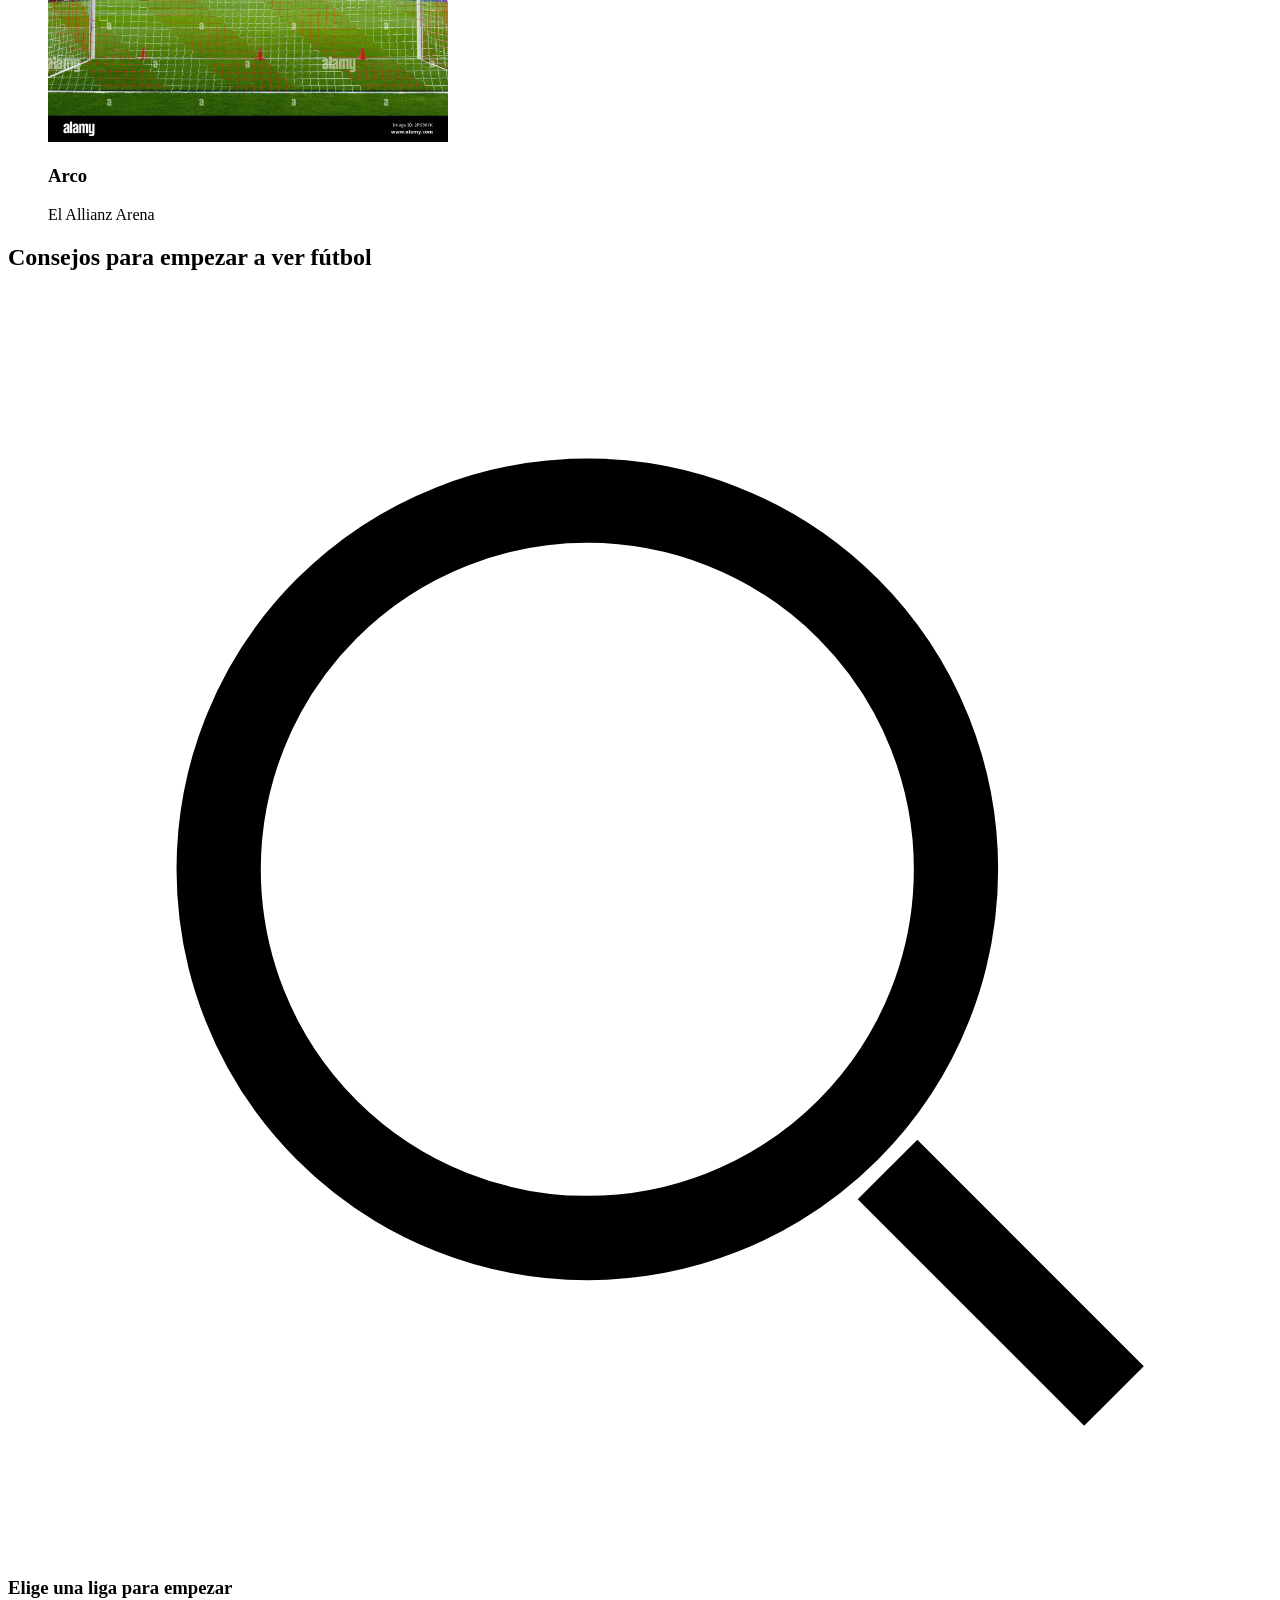
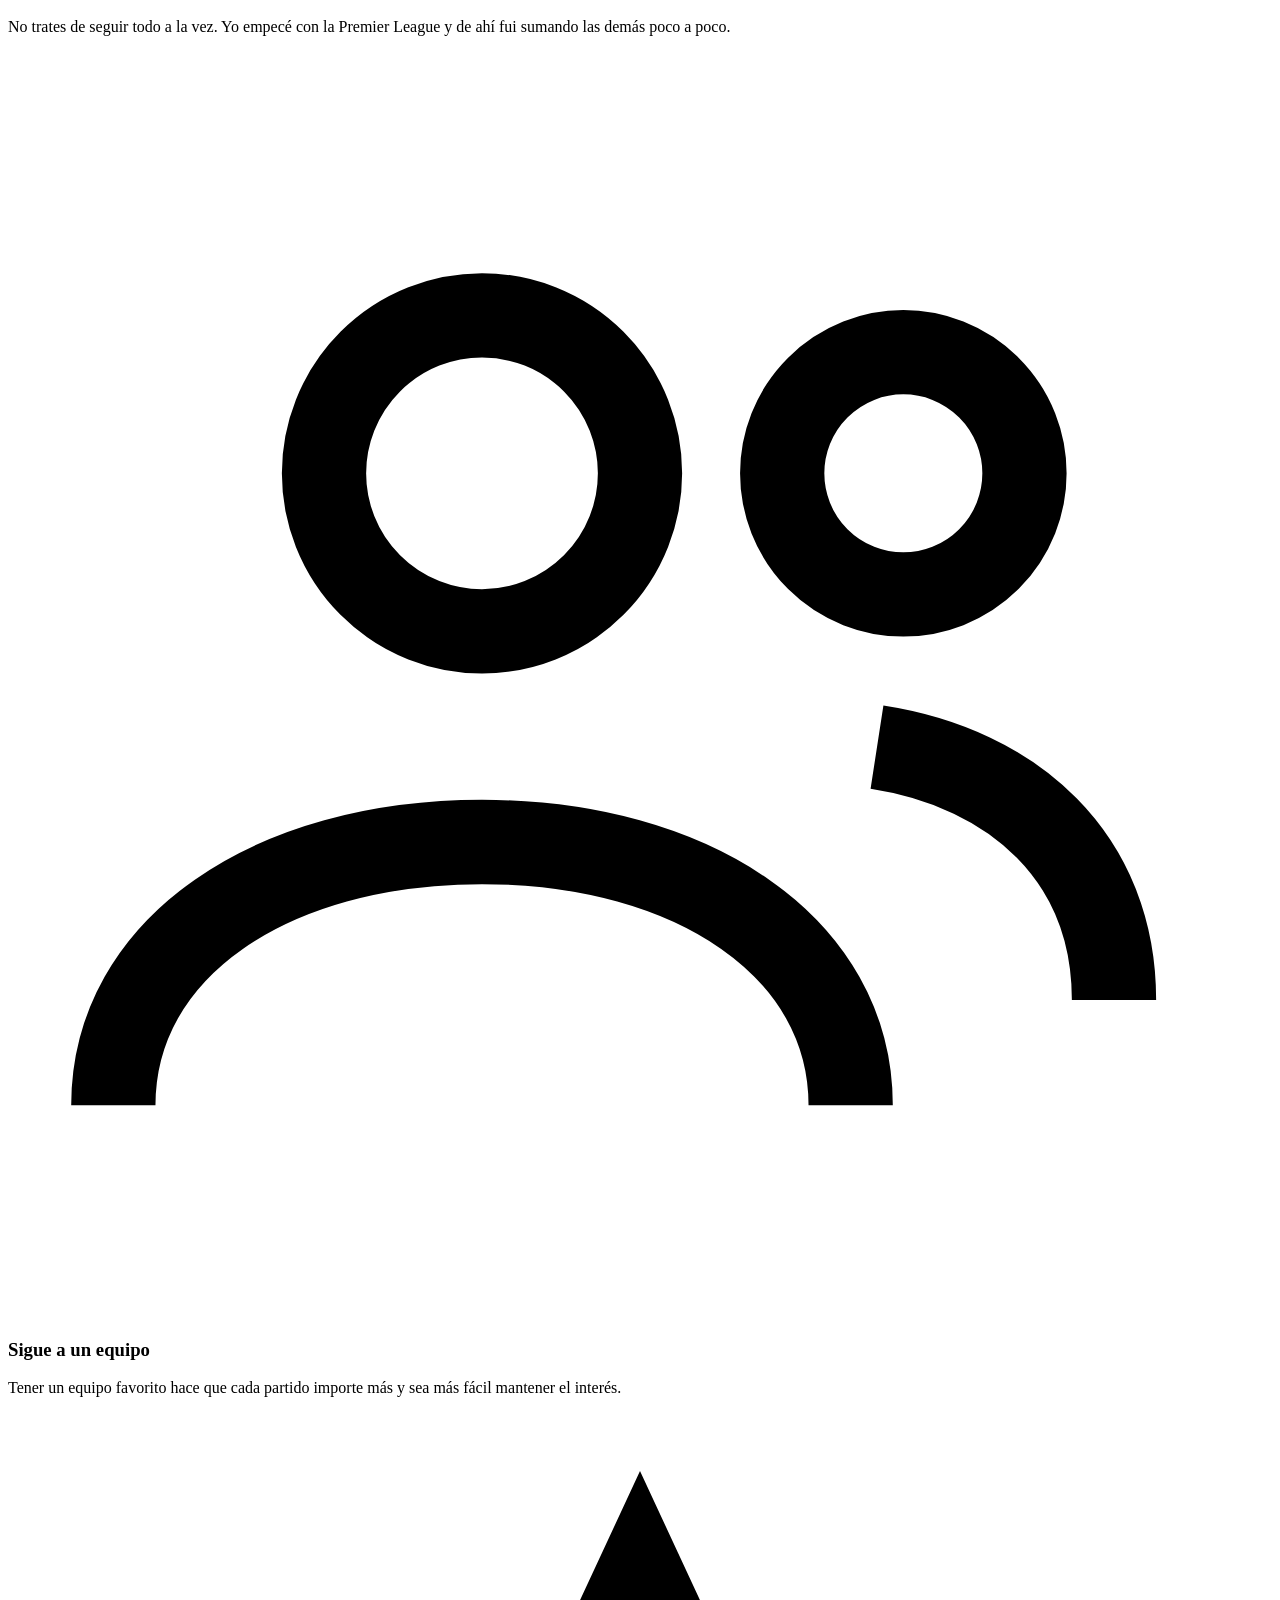
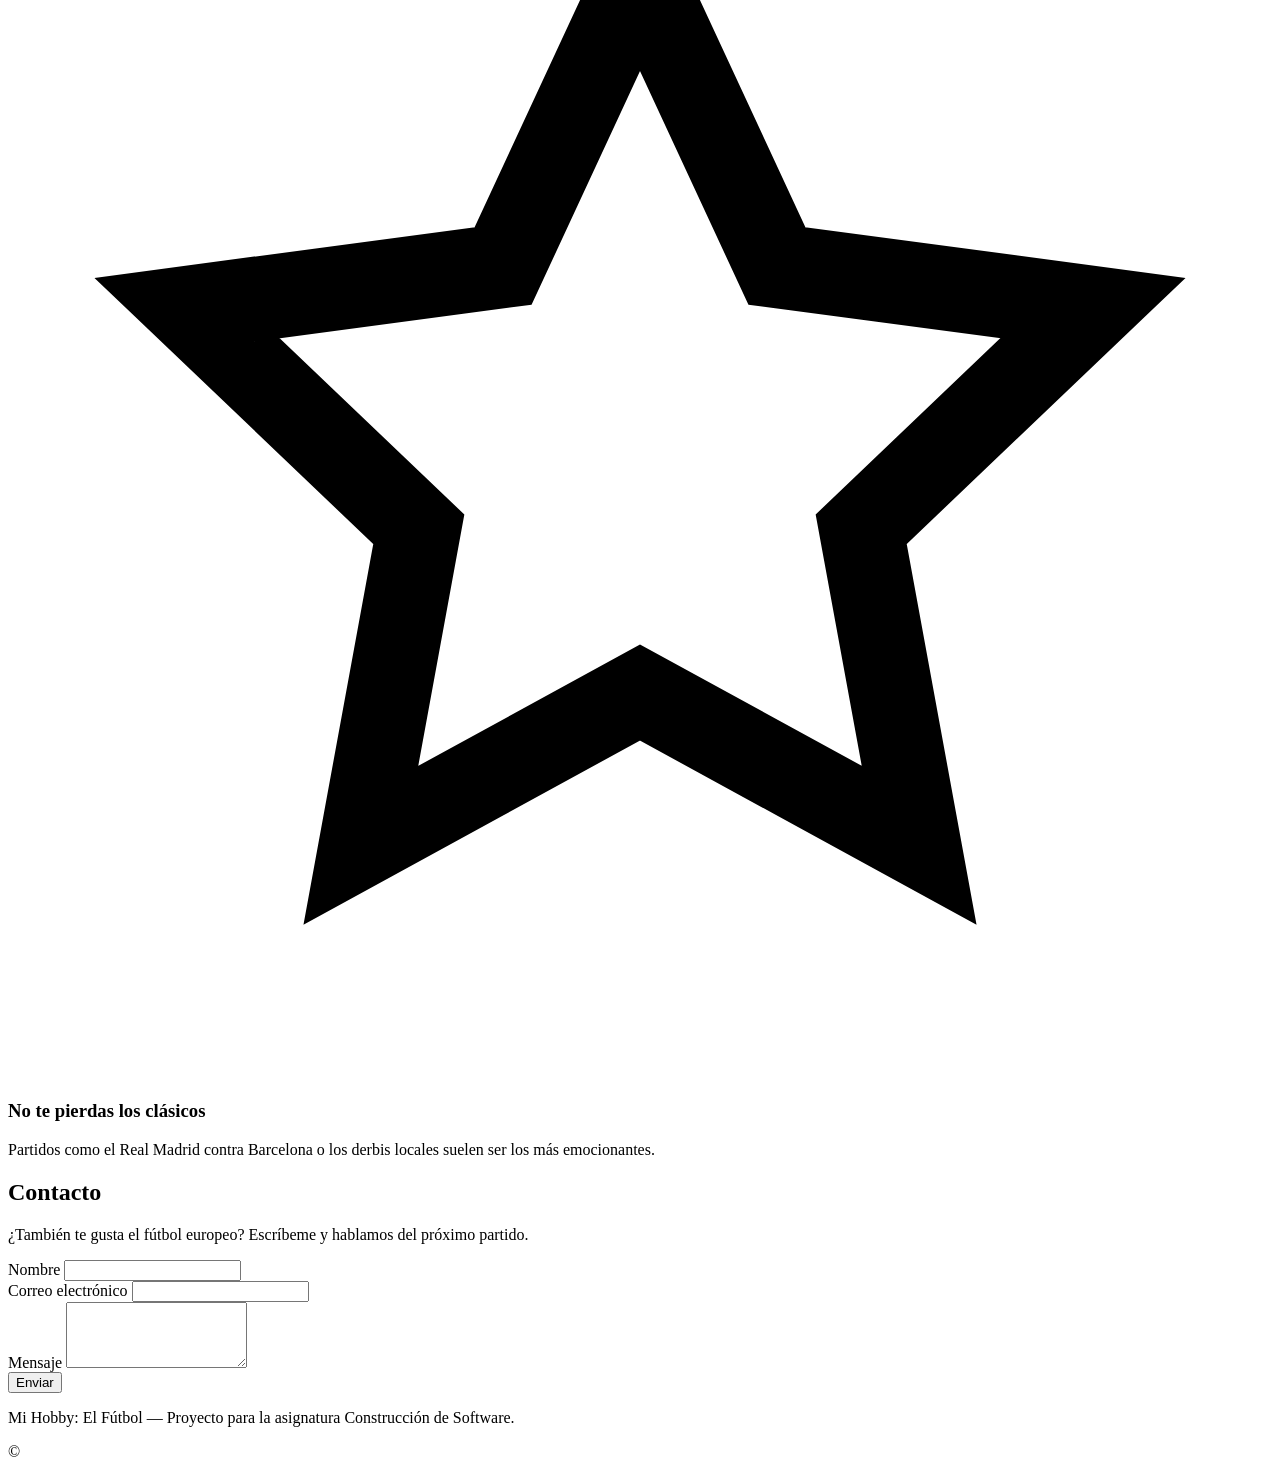
==== commit fddfd288: "Add files via upload" ====
--- a/index (1).html
+++ b/index (1).html
@@ -119,22 +119,22 @@
   <section id="galeria" class="section">
     <div class="container">
       <h2 class="section-title">Galería</h2>
-      <div class="mosaic">
-        <figure class="mosaic__item mosaic__item--tall">
-          <img src="images/Estadio.jpg" alt="Estadio de fútbol">
+      <div class="gallery">
+        <figure class="gallery-item">
+          <img src="images/Cancha.jpg" alt="Cancha de fútbol" width="400" height="280">
+          <figcaption><h3>Cancha</h3><p>Old Trafford, estadio del Manchester United</p></figcaption>
+        </figure>
+        <figure class="gallery-item">
+          <img src="images/Estadio.jpg" alt="Estadio de fútbol" width="400" height="280">
           <figcaption><h3>Estadio</h3><p>Spotify Camp Nou, del FC Barcelona</p></figcaption>
         </figure>
-        <figure class="mosaic__item">
-          <img src="images/Cancha.jpg" alt="Cancha de fútbol">
-          <figcaption><h3>Cancha</h3><p>Old Trafford, estadio del Manchester United</p></figcaption>
-        </figure>
-        <figure class="mosaic__item">
-          <img src="images/Arco.jpg" alt="Arco de fútbol">
+        <figure class="gallery-item">
+          <img src="images/Balon.jpg" alt="Balón de fútbol" width="400" height="280">
+          <figcaption><h3>Balón</h3><p>Balón oficial de la UEFA Champions League</p></figcaption>
+        </figure>
+        <figure class="gallery-item">
+          <img src="images/Arco.jpg" alt="Arco de fútbol" width="400" height="280">
           <figcaption><h3>Arco</h3><p>El Allianz Arena</p></figcaption>
-        </figure>
-        <figure class="mosaic__item mosaic__item--wide">
-          <img src="images/Balon.jpg" alt="Balón de fútbol">
-          <figcaption><h3>Balón</h3><p>Balón oficial de la UEFA Champions League</p></figcaption>
         </figure>
       </div>
     </div>
